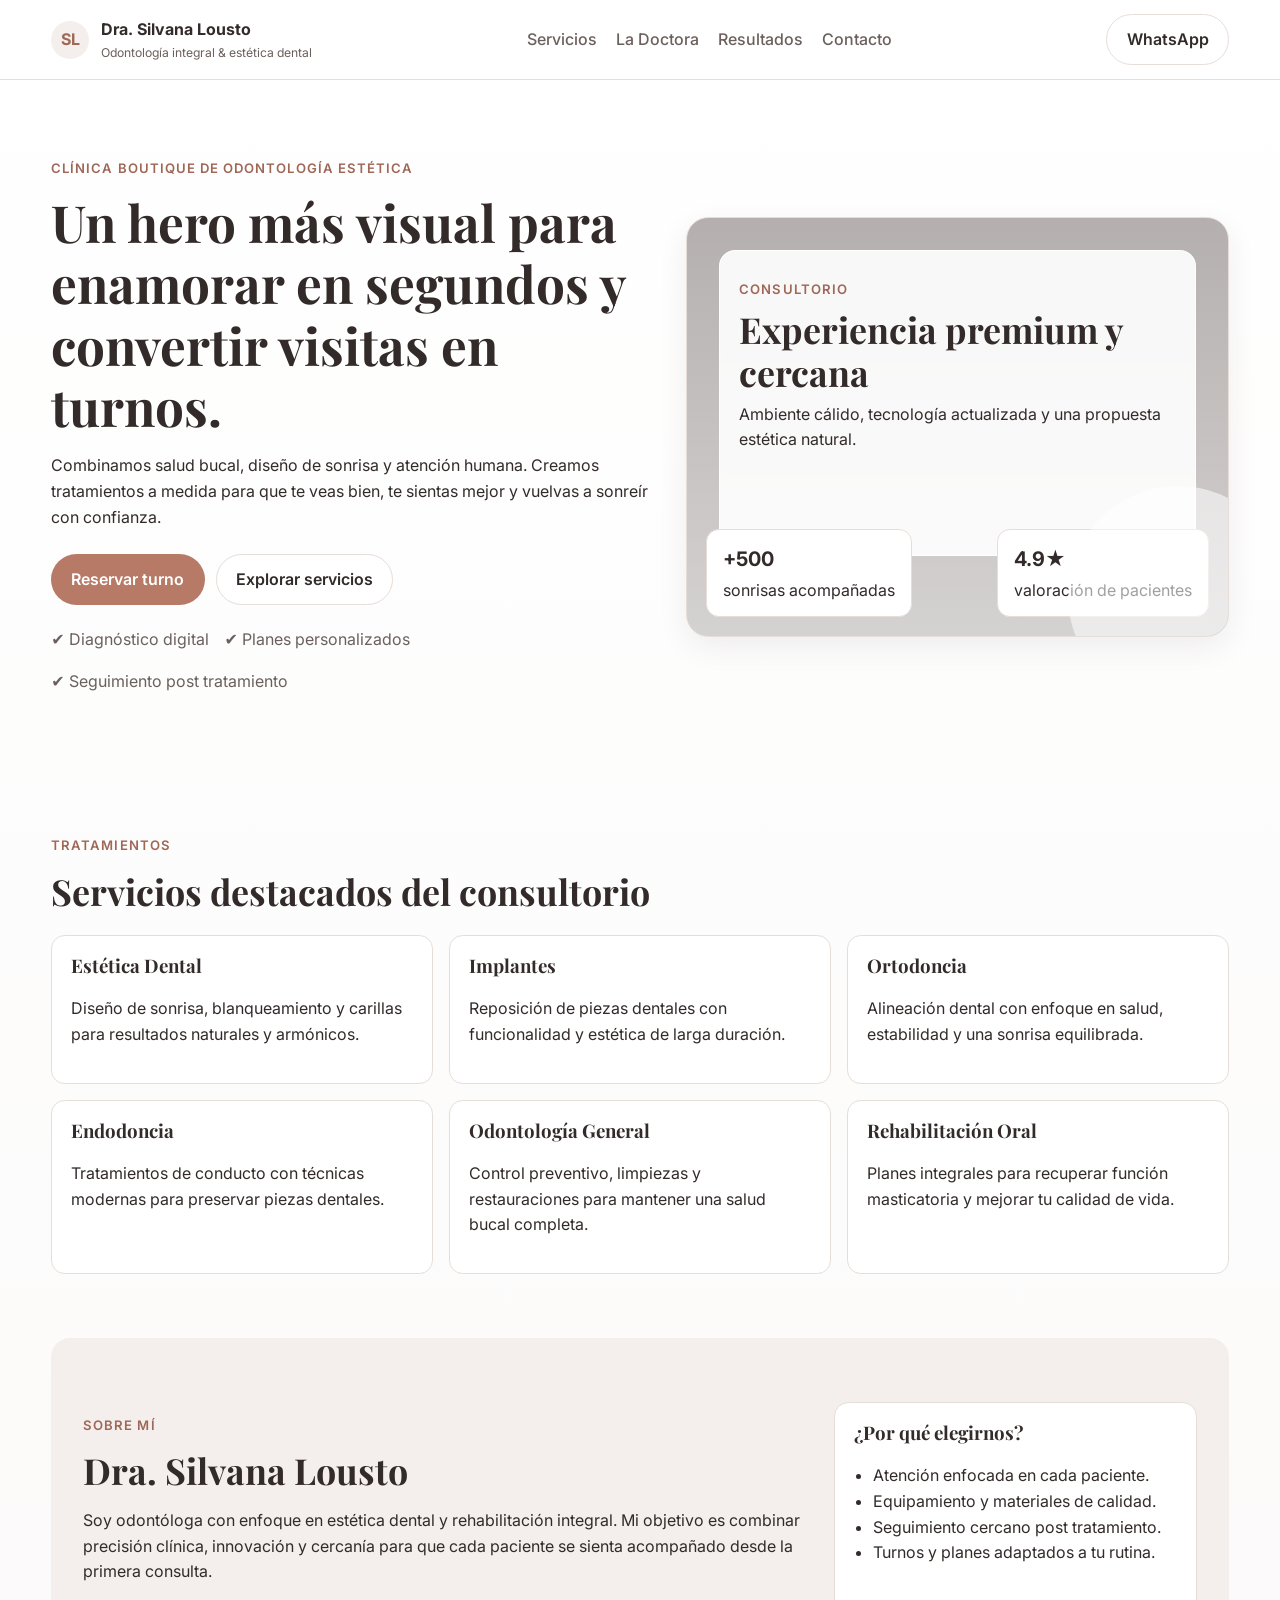
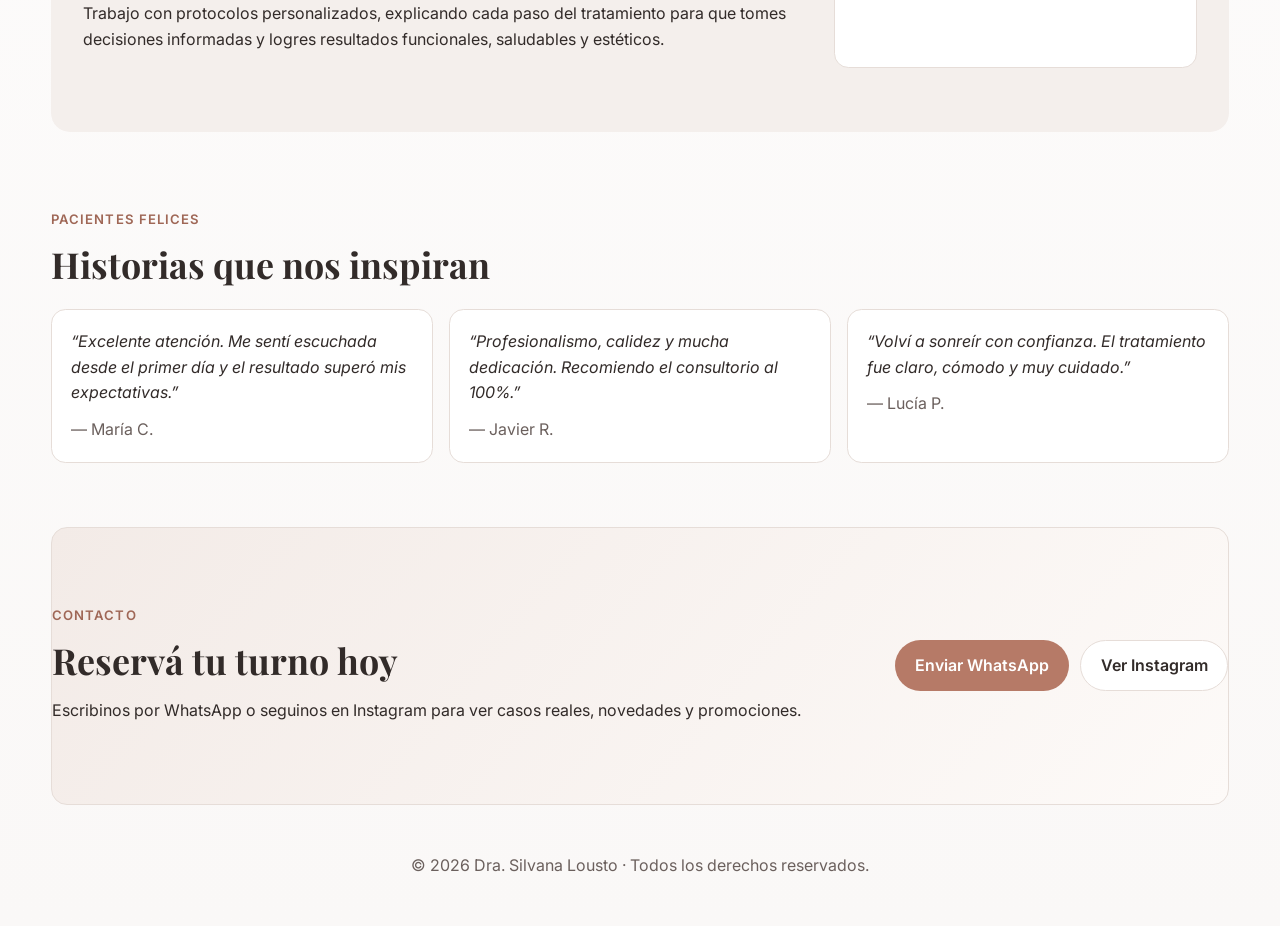
==== index.html @ 3c49333b "Agregar imagen de fondo al hero" ====
<!doctype html>
<html lang="es">
  <head>
    <meta charset="UTF-8" />
    <meta name="viewport" content="width=device-width, initial-scale=1.0" />
    <meta
      name="description"
      content="Consultorio odontológico integral con enfoque estético y humano. Reservá tu turno y transformá tu sonrisa."
    />
    <title>Consultorio Dental | Dra. Silvana Lousto</title>
    <link rel="preconnect" href="https://fonts.googleapis.com" />
    <link rel="preconnect" href="https://fonts.gstatic.com" crossorigin />
    <link
      href="https://fonts.googleapis.com/css2?family=Playfair+Display:wght@600;700&family=Inter:wght@300;400;500;600;700&display=swap"
      rel="stylesheet"
    />
    <link rel="stylesheet" href="styles.css" />
  </head>
  <body>
    <header class="topbar">
      <a class="brand" href="#inicio">
        <span class="brand-mark">SL</span>
        <span>
          <strong>Dra. Silvana Lousto</strong>
          <small>Odontología integral & estética dental</small>
        </span>
      </a>
      <nav>
        <a href="#servicios">Servicios</a>
        <a href="#doctora">La Doctora</a>
        <a href="#testimonios">Resultados</a>
        <a href="#contacto">Contacto</a>
      </nav>
      <a class="btn btn-outline" href="https://wa.me/5490000000000" target="_blank" rel="noopener noreferrer">WhatsApp</a>
    </header>

    <main id="inicio">
      <section class="hero">
        <div class="hero-content">
          <p class="eyebrow">Clínica boutique de odontología estética</p>
          <h1>Un hero más visual para enamorar en segundos y convertir visitas en turnos.</h1>
          <p>
            Combinamos salud bucal, diseño de sonrisa y atención humana. Creamos tratamientos a medida
            para que te veas bien, te sientas mejor y vuelvas a sonreír con confianza.
          </p>
          <div class="hero-actions">
            <a class="btn btn-primary" href="#contacto">Reservar turno</a>
            <a class="btn btn-light" href="#servicios">Explorar servicios</a>
          </div>
          <ul class="hero-badges">
            <li>✔ Diagnóstico digital</li>
            <li>✔ Planes personalizados</li>
            <li>✔ Seguimiento post tratamiento</li>
          </ul>
        </div>

        <div class="hero-visual" aria-label="Presentación visual del consultorio">
          <div class="hero-image-card">
            <p class="eyebrow">Consultorio</p>
            <h2>Experiencia premium y cercana</h2>
            <p>Ambiente cálido, tecnología actualizada y una propuesta estética natural.</p>
          </div>
          <div class="hero-floating-card">
            <strong>+500</strong>
            <span>sonrisas acompañadas</span>
          </div>
          <div class="hero-floating-card secondary">
            <strong>4.9★</strong>
            <span>valoración de pacientes</span>
          </div>
        </div>
      </section>

      <section id="servicios" class="section">
        <div class="section-heading">
          <p class="eyebrow">Tratamientos</p>
          <h2>Servicios destacados del consultorio</h2>
        </div>
        <div class="grid cards">
          <article class="card">
            <h3>Estética Dental</h3>
            <p>Diseño de sonrisa, blanqueamiento y carillas para resultados naturales y armónicos.</p>
          </article>
          <article class="card">
            <h3>Implantes</h3>
            <p>Reposición de piezas dentales con funcionalidad y estética de larga duración.</p>
          </article>
          <article class="card">
            <h3>Ortodoncia</h3>
            <p>Alineación dental con enfoque en salud, estabilidad y una sonrisa equilibrada.</p>
          </article>
          <article class="card">
            <h3>Endodoncia</h3>
            <p>Tratamientos de conducto con técnicas modernas para preservar piezas dentales.</p>
          </article>
          <article class="card">
            <h3>Odontología General</h3>
            <p>Control preventivo, limpiezas y restauraciones para mantener una salud bucal completa.</p>
          </article>
          <article class="card">
            <h3>Rehabilitación Oral</h3>
            <p>Planes integrales para recuperar función masticatoria y mejorar tu calidad de vida.</p>
          </article>
        </div>
      </section>

      <section id="doctora" class="section section-soft">
        <div class="about">
          <div>
            <p class="eyebrow">Sobre mí</p>
            <h2>Dra. Silvana Lousto</h2>
            <p>
              Soy odontóloga con enfoque en estética dental y rehabilitación integral. Mi objetivo es
              combinar precisión clínica, innovación y cercanía para que cada paciente se sienta
              acompañado desde la primera consulta.
            </p>
            <p>
              Trabajo con protocolos personalizados, explicando cada paso del tratamiento para que tomes
              decisiones informadas y logres resultados funcionales, saludables y estéticos.
            </p>
          </div>
          <aside class="info-box">
            <h3>¿Por qué elegirnos?</h3>
            <ul>
              <li>Atención enfocada en cada paciente.</li>
              <li>Equipamiento y materiales de calidad.</li>
              <li>Seguimiento cercano post tratamiento.</li>
              <li>Turnos y planes adaptados a tu rutina.</li>
            </ul>
          </aside>
        </div>
      </section>

      <section id="testimonios" class="section">
        <div class="section-heading">
          <p class="eyebrow">Pacientes felices</p>
          <h2>Historias que nos inspiran</h2>
        </div>
        <div class="grid testimonials">
          <blockquote>
            “Excelente atención. Me sentí escuchada desde el primer día y el resultado superó mis expectativas.”
            <cite>— María C.</cite>
          </blockquote>
          <blockquote>
            “Profesionalismo, calidez y mucha dedicación. Recomiendo el consultorio al 100%.”
            <cite>— Javier R.</cite>
          </blockquote>
          <blockquote>
            “Volví a sonreír con confianza. El tratamiento fue claro, cómodo y muy cuidado.”
            <cite>— Lucía P.</cite>
          </blockquote>
        </div>
      </section>

      <section id="contacto" class="section cta">
        <div>
          <p class="eyebrow">Contacto</p>
          <h2>Reservá tu turno hoy</h2>
          <p>
            Escribinos por WhatsApp o seguinos en Instagram para ver casos reales, novedades y promociones.
          </p>
        </div>
        <div class="cta-actions">
          <a class="btn btn-primary" href="https://wa.me/5490000000000" target="_blank" rel="noopener noreferrer">Enviar WhatsApp</a>
          <a class="btn btn-light" href="https://instagram.com" target="_blank" rel="noopener noreferrer">Ver Instagram</a>
        </div>
      </section>
    </main>

    <footer>
      <p>© <span id="year"></span> Dra. Silvana Lousto · Todos los derechos reservados.</p>
    </footer>

    <script src="script.js"></script>
  </body>
</html>
---- styles.css ----
:root {
  --bg: #faf8f7;
  --surface: #ffffff;
  --surface-soft: #f4efec;
  --text: #322b29;
  --muted: #6b605d;
  --primary: #b67a67;
  --primary-dark: #9f6756;
  --line: #e6ddd8;
  --shadow: 0 10px 30px rgba(70, 44, 34, 0.08);
}

* {
  box-sizing: border-box;
}

body {
  margin: 0;
  font-family: 'Inter', system-ui, sans-serif;
  color: var(--text);
  background: linear-gradient(180deg, #fff, var(--bg));
  line-height: 1.6;
}

h1,
h2,
h3 {
  font-family: 'Playfair Display', Georgia, serif;
  line-height: 1.2;
  margin-top: 0;
}

.topbar {
  position: sticky;
  top: 0;
  z-index: 5;
  display: flex;
  justify-content: space-between;
  align-items: center;
  gap: 1rem;
  padding: 0.9rem clamp(1rem, 4vw, 4rem);
  background: rgba(255, 255, 255, 0.9);
  border-bottom: 1px solid var(--line);
  backdrop-filter: blur(8px);
}

.brand {
  display: flex;
  align-items: center;
  gap: 0.75rem;
  color: inherit;
  text-decoration: none;
}

.brand-mark {
  width: 38px;
  height: 38px;
  display: grid;
  place-items: center;
  border-radius: 50%;
  background: var(--surface-soft);
  font-weight: 700;
  color: var(--primary-dark);
}

.brand small {
  display: block;
  color: var(--muted);
  font-size: 0.76rem;
}

nav {
  display: flex;
  gap: 1.2rem;
}

nav a {
  text-decoration: none;
  color: var(--muted);
  font-weight: 500;
}

nav a:hover {
  color: var(--text);
}

main,
footer {
  padding-inline: clamp(1rem, 4vw, 4rem);
}

.hero {
  display: grid;
  grid-template-columns: 1.05fr 0.95fr;
  gap: 2.2rem;
  align-items: center;
  padding: 4rem 0 3rem;
}

.eyebrow {
  letter-spacing: 0.08em;
  text-transform: uppercase;
  color: var(--primary-dark);
  font-weight: 600;
  font-size: 0.82rem;
}

h1 {
  font-size: clamp(2rem, 4vw, 3.35rem);
  margin-bottom: 1rem;
}

.hero p {
  max-width: 60ch;
}

.hero-visual {
  position: relative;
  min-height: 420px;
  border-radius: 1.4rem;
  padding: 1.2rem;
  border: 1px solid var(--line);
  background:
    linear-gradient(rgba(48, 36, 33, 0.36), rgba(48, 36, 33, 0.2)),
    radial-gradient(circle at 20% 10%, rgba(255, 255, 255, 0.45), transparent 40%),
    url('https://images.unsplash.com/photo-1629909613654-28e377c37b09?auto=format&fit=crop&w=1400&q=80') center / cover no-repeat;
  box-shadow: var(--shadow);
  overflow: hidden;
}

.hero-visual::after {
  content: '';
  position: absolute;
  width: 220px;
  height: 220px;
  background: rgba(255, 255, 255, 0.55);
  border-radius: 50%;
  right: -60px;
  bottom: -70px;
}

.hero-image-card {
  position: absolute;
  inset: 2rem 2rem 5rem;
  border-radius: 1rem;
  padding: 1.2rem;
  background: rgba(255, 255, 255, 0.9);
  border: 1px solid rgba(255, 255, 255, 0.9);
  backdrop-filter: blur(2px);
}

.hero-image-card p {
  margin: 0.5rem 0;
}

.hero-floating-card {
  position: absolute;
  left: 1.2rem;
  bottom: 1.2rem;
  display: flex;
  flex-direction: column;
  gap: 0.2rem;
  border-radius: 0.8rem;
  background: #fff;
  border: 1px solid var(--line);
  padding: 0.8rem 1rem;
}

.hero-floating-card strong {
  font-size: 1.25rem;
}

.hero-floating-card.secondary {
  left: auto;
  right: 1.2rem;
}

.btn {
  display: inline-flex;
  align-items: center;
  justify-content: center;
  text-decoration: none;
  font-weight: 600;
  border-radius: 999px;
  padding: 0.72rem 1.2rem;
  border: 1px solid transparent;
}

.hero-actions {
  margin-top: 1.5rem;
  display: flex;
  flex-wrap: wrap;
  gap: 0.7rem;
}

.btn-primary {
  background: var(--primary);
  color: #fff;
}

.btn-primary:hover {
  background: var(--primary-dark);
}

.btn-light,
.btn-outline {
  border-color: var(--line);
  color: var(--text);
  background: #fff;
}

.hero-badges {
  display: flex;
  flex-wrap: wrap;
  gap: 1rem;
  list-style: none;
  padding: 0;
  margin-top: 1.4rem;
  color: var(--muted);
}

.section {
  padding: 4rem 0;
}

.section-soft {
  background: var(--surface-soft);
  border-radius: 1.2rem;
  padding-inline: clamp(1rem, 3vw, 2rem);
}

.section-heading {
  margin-bottom: 1.4rem;
}

h2 {
  font-size: clamp(1.7rem, 2.8vw, 2.6rem);
  margin-bottom: 0;
}

.grid {
  display: grid;
  gap: 1rem;
}

.cards {
  grid-template-columns: repeat(3, minmax(0, 1fr));
}

.card {
  background: var(--surface);
  border: 1px solid var(--line);
  padding: 1.2rem;
  border-radius: 0.85rem;
}

.about {
  display: grid;
  grid-template-columns: 2fr 1fr;
  gap: 1.5rem;
}

.info-box {
  background: #fff;
  border: 1px solid var(--line);
  border-radius: 0.9rem;
  padding: 1.2rem;
}

.info-box ul {
  margin: 0;
  padding-left: 1.2rem;
}

.testimonials {
  grid-template-columns: repeat(3, minmax(0, 1fr));
}

blockquote {
  margin: 0;
  background: var(--surface);
  border: 1px solid var(--line);
  border-radius: 0.9rem;
  padding: 1.2rem;
  font-style: italic;
}

blockquote cite {
  display: block;
  margin-top: 0.7rem;
  color: var(--muted);
  font-style: normal;
}

.cta {
  border-radius: 1rem;
  background: linear-gradient(130deg, #f3ebe7, #fdfaf8);
  border: 1px solid var(--line);
  display: flex;
  justify-content: space-between;
  align-items: center;
  gap: 1rem;
}

.cta-actions {
  display: flex;
  gap: 0.7rem;
  flex-wrap: wrap;
}

footer {
  padding-block: 2rem;
  text-align: center;
  color: var(--muted);
}

@media (max-width: 980px) {
  nav {
    display: none;
  }

  .hero,
  .cards,
  .about,
  .testimonials {
    grid-template-columns: 1fr;
  }

  .hero-visual {
    min-height: 340px;
  }

  .hero-image-card {
    inset: 1.2rem 1.2rem 6rem;
  }

  .cta {
    flex-direction: column;
    align-items: flex-start;
  }
}
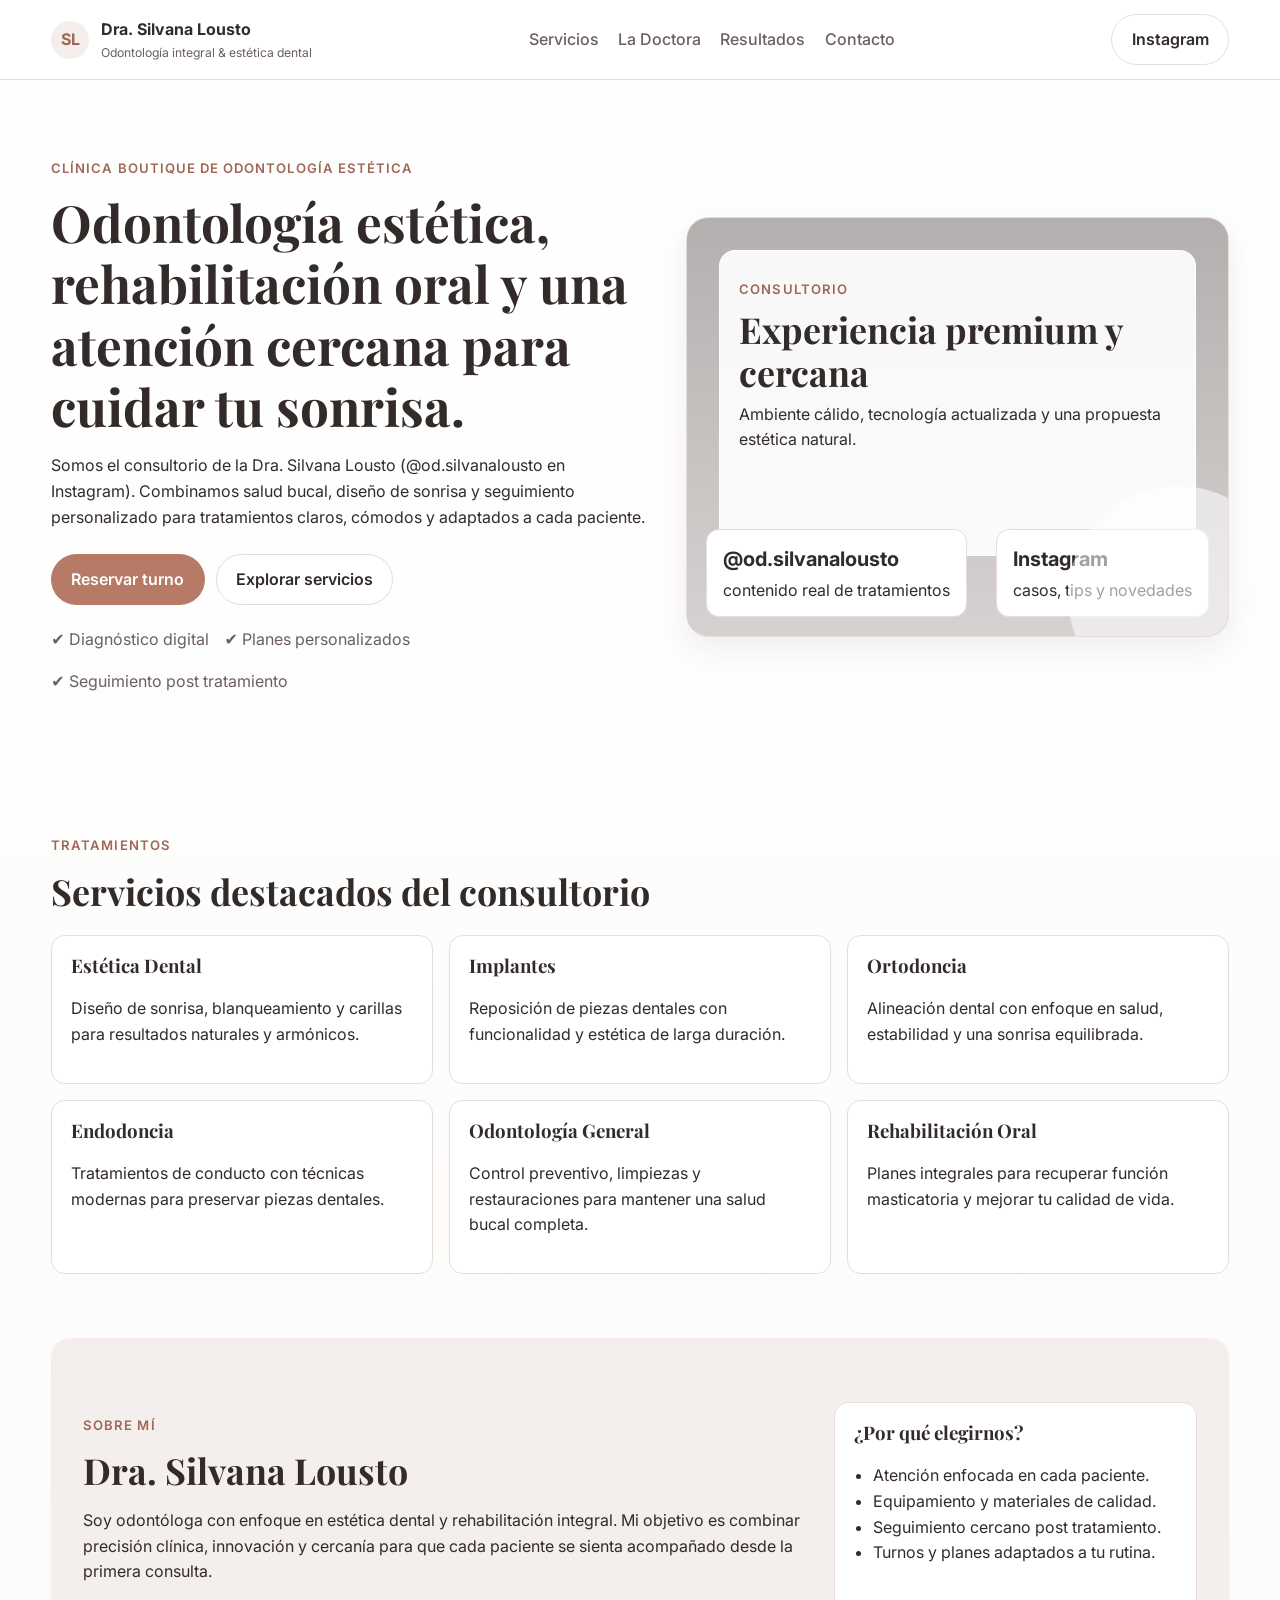
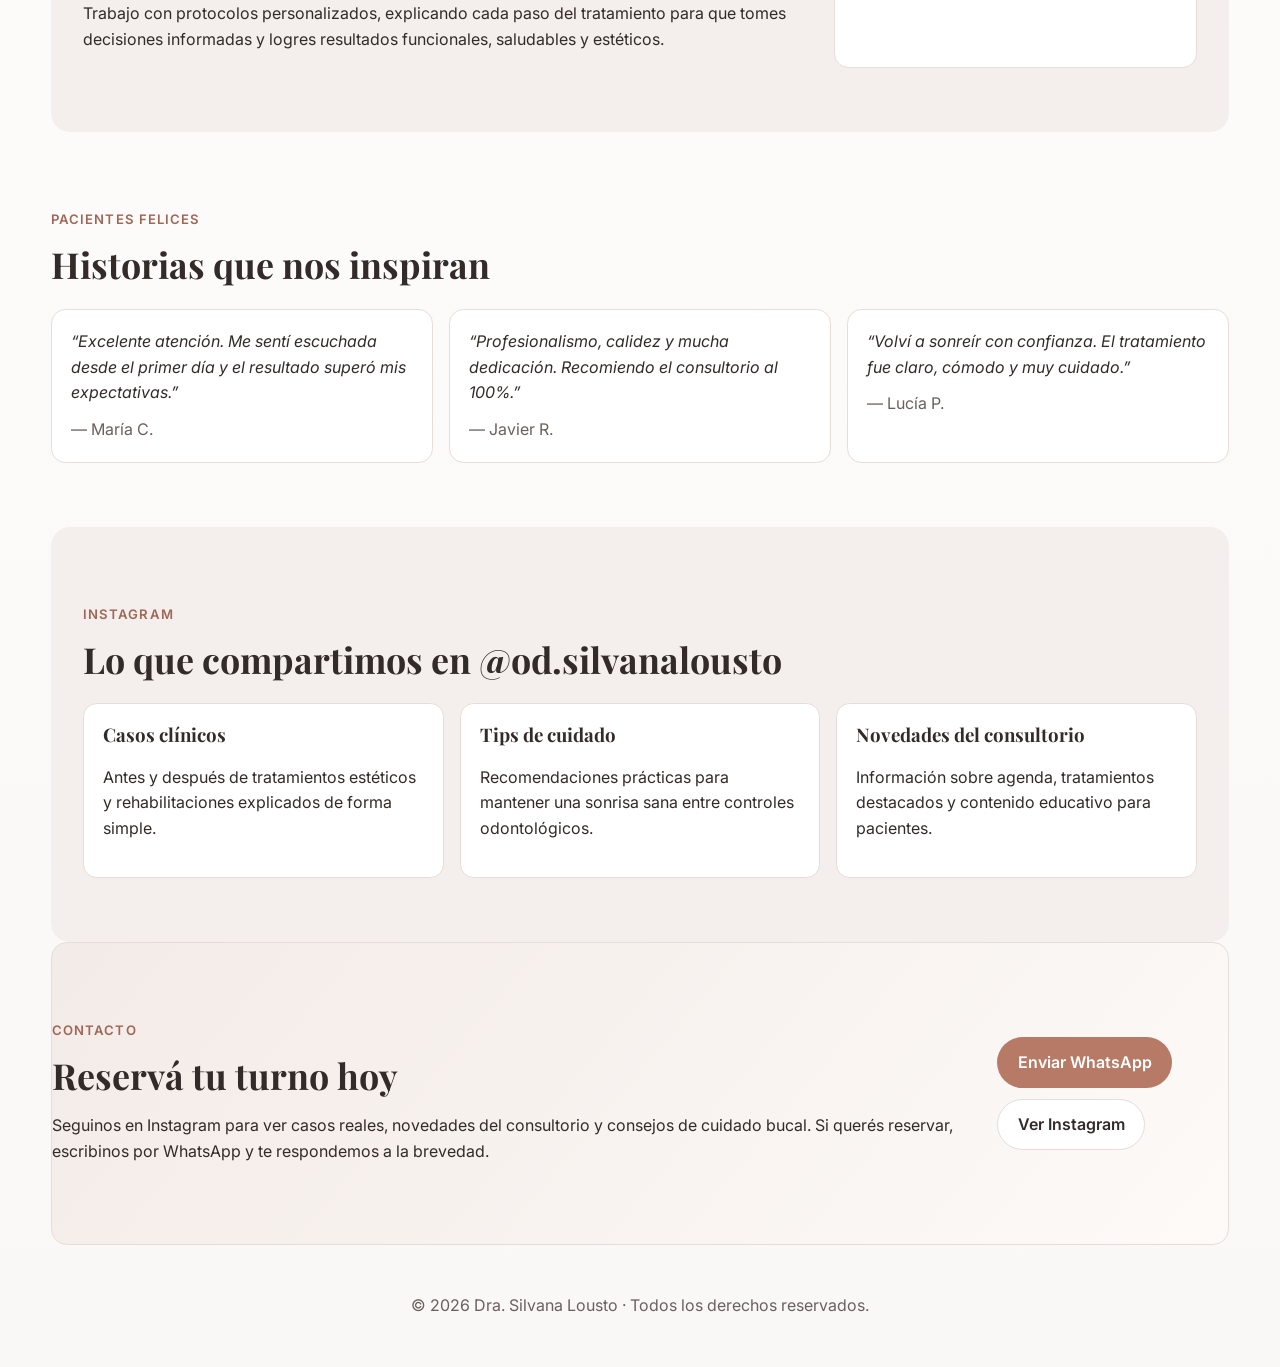
==== commit edea0980: "Actualizar contenido del sitio con foco en Instagram" ====
--- a/index.html
+++ b/index.html
@@ -31,17 +31,18 @@
         <a href="#testimonios">Resultados</a>
         <a href="#contacto">Contacto</a>
       </nav>
-      <a class="btn btn-outline" href="https://wa.me/5490000000000" target="_blank" rel="noopener noreferrer">WhatsApp</a>
+      <a class="btn btn-outline" href="https://www.instagram.com/od.silvanalousto/" target="_blank" rel="noopener noreferrer">Instagram</a>
     </header>
 
     <main id="inicio">
       <section class="hero">
         <div class="hero-content">
           <p class="eyebrow">Clínica boutique de odontología estética</p>
-          <h1>Un hero más visual para enamorar en segundos y convertir visitas en turnos.</h1>
+          <h1>Odontología estética, rehabilitación oral y una atención cercana para cuidar tu sonrisa.</h1>
           <p>
-            Combinamos salud bucal, diseño de sonrisa y atención humana. Creamos tratamientos a medida
-            para que te veas bien, te sientas mejor y vuelvas a sonreír con confianza.
+            Somos el consultorio de la Dra. Silvana Lousto (@od.silvanalousto en Instagram).
+            Combinamos salud bucal, diseño de sonrisa y seguimiento personalizado para tratamientos
+            claros, cómodos y adaptados a cada paciente.
           </p>
           <div class="hero-actions">
             <a class="btn btn-primary" href="#contacto">Reservar turno</a>
@@ -61,12 +62,12 @@
             <p>Ambiente cálido, tecnología actualizada y una propuesta estética natural.</p>
           </div>
           <div class="hero-floating-card">
-            <strong>+500</strong>
-            <span>sonrisas acompañadas</span>
+            <strong>@od.silvanalousto</strong>
+            <span>contenido real de tratamientos</span>
           </div>
           <div class="hero-floating-card secondary">
-            <strong>4.9★</strong>
-            <span>valoración de pacientes</span>
+            <strong>Instagram</strong>
+            <span>casos, tips y novedades</span>
           </div>
         </div>
       </section>
@@ -152,17 +153,39 @@
         </div>
       </section>
 
+      <section class="section section-soft">
+        <div class="section-heading">
+          <p class="eyebrow">Instagram</p>
+          <h2>Lo que compartimos en @od.silvanalousto</h2>
+        </div>
+        <div class="grid cards">
+          <article class="card">
+            <h3>Casos clínicos</h3>
+            <p>Antes y después de tratamientos estéticos y rehabilitaciones explicados de forma simple.</p>
+          </article>
+          <article class="card">
+            <h3>Tips de cuidado</h3>
+            <p>Recomendaciones prácticas para mantener una sonrisa sana entre controles odontológicos.</p>
+          </article>
+          <article class="card">
+            <h3>Novedades del consultorio</h3>
+            <p>Información sobre agenda, tratamientos destacados y contenido educativo para pacientes.</p>
+          </article>
+        </div>
+      </section>
+
       <section id="contacto" class="section cta">
         <div>
           <p class="eyebrow">Contacto</p>
           <h2>Reservá tu turno hoy</h2>
           <p>
-            Escribinos por WhatsApp o seguinos en Instagram para ver casos reales, novedades y promociones.
+            Seguinos en Instagram para ver casos reales, novedades del consultorio y consejos de cuidado bucal.
+            Si querés reservar, escribinos por WhatsApp y te respondemos a la brevedad.
           </p>
         </div>
         <div class="cta-actions">
           <a class="btn btn-primary" href="https://wa.me/5490000000000" target="_blank" rel="noopener noreferrer">Enviar WhatsApp</a>
-          <a class="btn btn-light" href="https://instagram.com" target="_blank" rel="noopener noreferrer">Ver Instagram</a>
+          <a class="btn btn-light" href="https://www.instagram.com/od.silvanalousto/" target="_blank" rel="noopener noreferrer">Ver Instagram</a>
         </div>
       </section>
     </main>
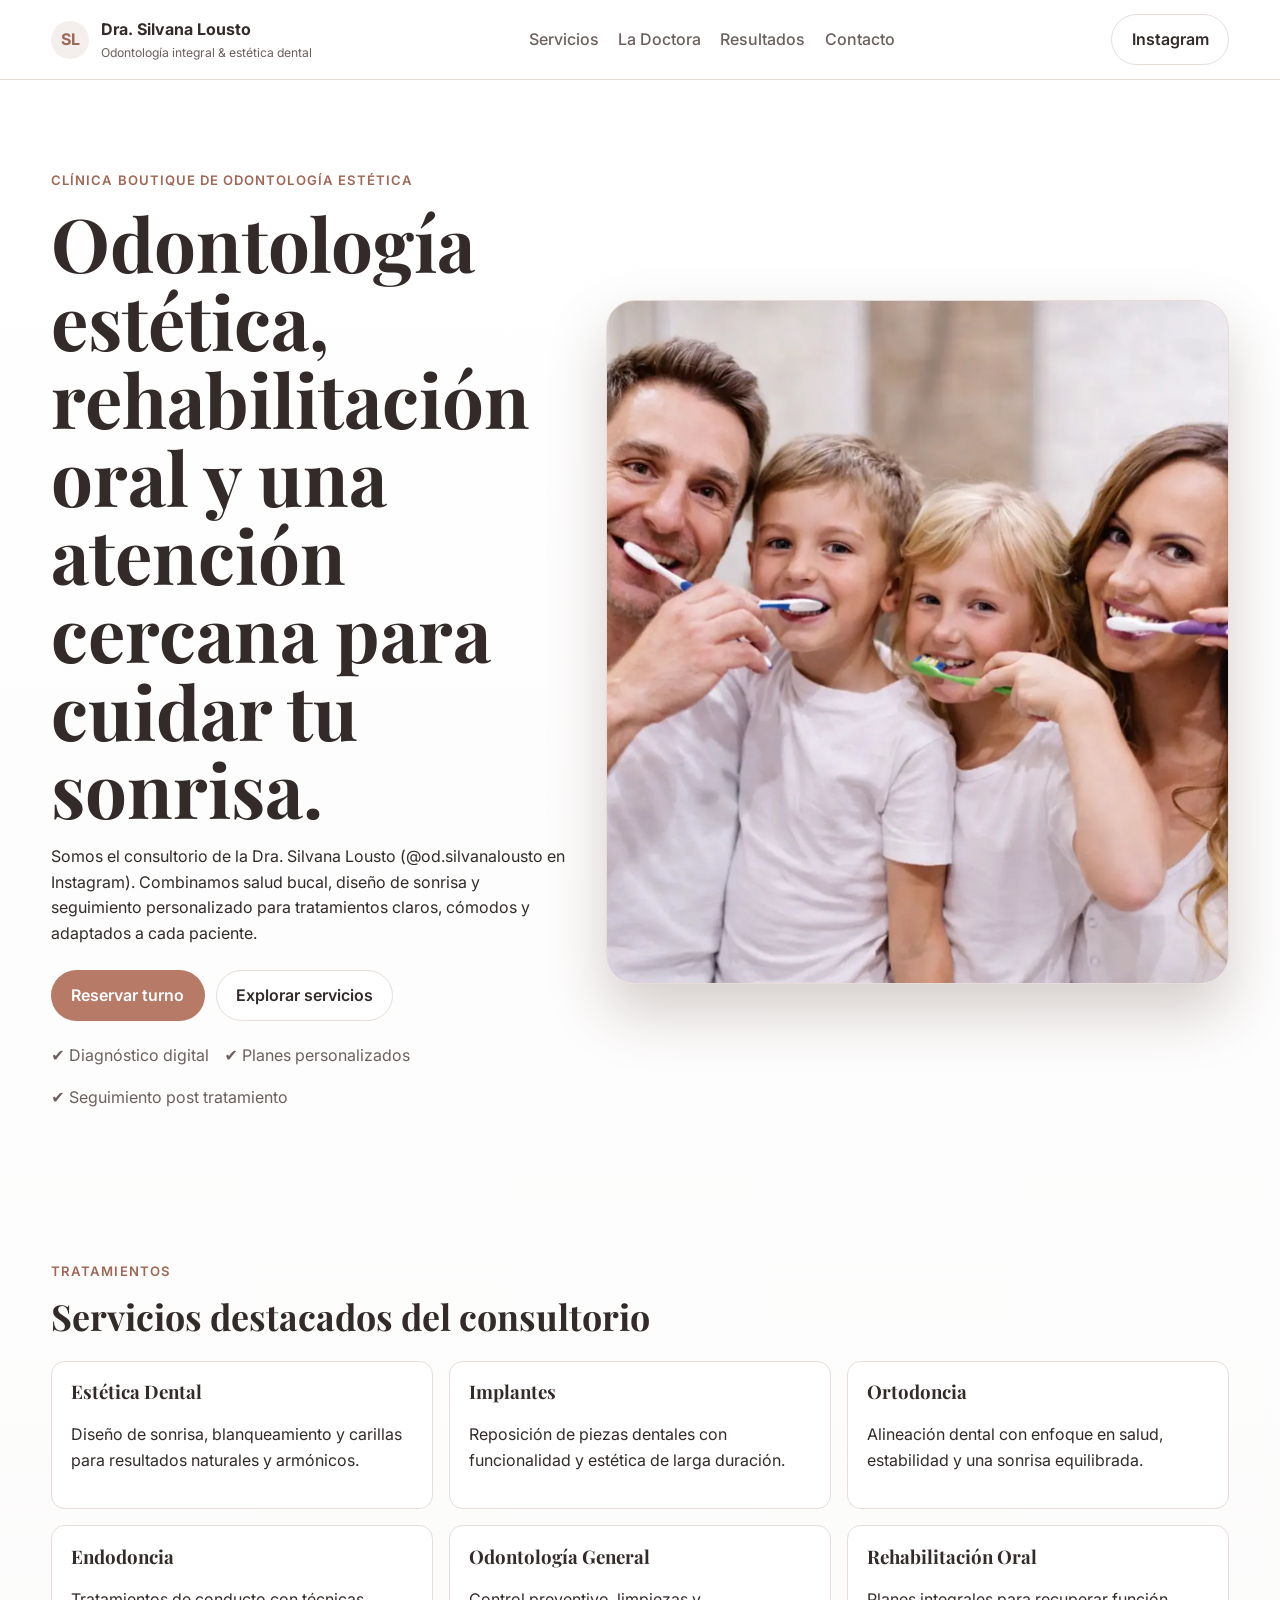
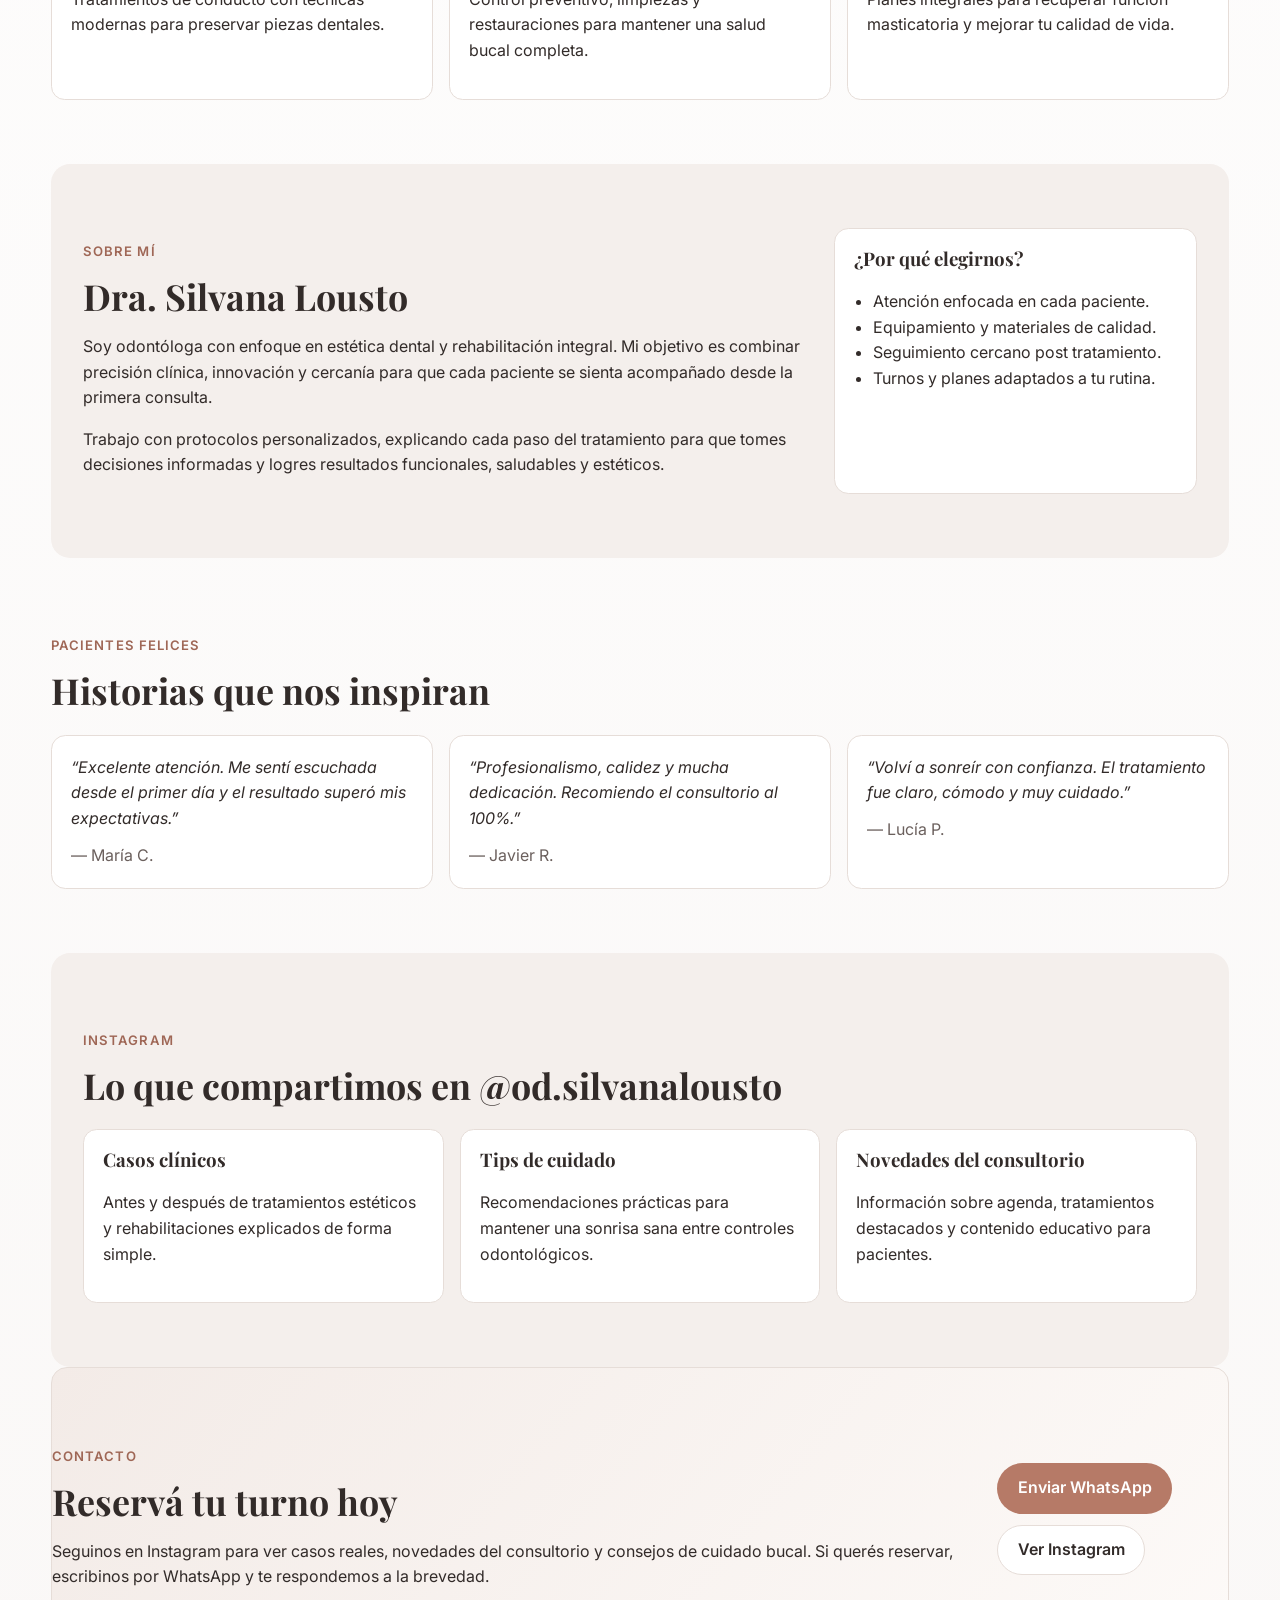
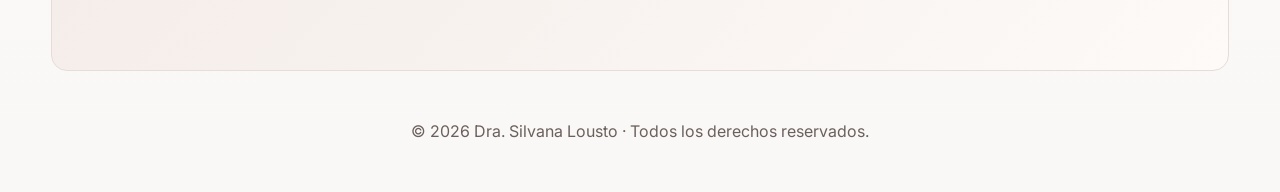
==== commit 81f59511: "Remove hero overlay cards for a clean image" ====
--- a/index.html
+++ b/index.html
@@ -55,21 +55,7 @@
           </ul>
         </div>
 
-        <div class="hero-visual" aria-label="Presentación visual del consultorio">
-          <div class="hero-image-card">
-            <p class="eyebrow">Consultorio</p>
-            <h2>Experiencia premium y cercana</h2>
-            <p>Ambiente cálido, tecnología actualizada y una propuesta estética natural.</p>
-          </div>
-          <div class="hero-floating-card">
-            <strong>@od.silvanalousto</strong>
-            <span>contenido real de tratamientos</span>
-          </div>
-          <div class="hero-floating-card secondary">
-            <strong>Instagram</strong>
-            <span>casos, tips y novedades</span>
-          </div>
-        </div>
+        <div class="hero-visual" aria-label="Imagen destacada del consultorio"></div>
       </section>
 
       <section id="servicios" class="section">
--- a/styles.css
+++ b/styles.css
@@ -91,10 +91,15 @@
 
 .hero {
   display: grid;
-  grid-template-columns: 1.05fr 0.95fr;
-  gap: 2.2rem;
-  align-items: center;
-  padding: 4rem 0 3rem;
+  grid-template-columns: 0.95fr 1.15fr;
+  gap: clamp(1.5rem, 3.2vw, 3.4rem);
+  align-items: center;
+  min-height: min(920px, calc(100vh - 84px));
+  padding: clamp(2.4rem, 6vw, 5.2rem) 0 3.6rem;
+}
+
+.hero-content {
+  max-width: 58ch;
 }
 
 .eyebrow {
@@ -106,7 +111,8 @@
 }
 
 h1 {
-  font-size: clamp(2rem, 4vw, 3.35rem);
+  font-size: clamp(2.6rem, 5.8vw, 4.8rem);
+  line-height: 1.05;
   margin-bottom: 1rem;
 }
 
@@ -115,64 +121,11 @@
 }
 
 .hero-visual {
-  position: relative;
-  min-height: 420px;
-  border-radius: 1.4rem;
-  padding: 1.2rem;
-  border: 1px solid var(--line);
-  background:
-    linear-gradient(rgba(48, 36, 33, 0.36), rgba(48, 36, 33, 0.2)),
-    radial-gradient(circle at 20% 10%, rgba(255, 255, 255, 0.45), transparent 40%),
-    url('https://images.unsplash.com/photo-1629909613654-28e377c37b09?auto=format&fit=crop&w=1400&q=80') center / cover no-repeat;
-  box-shadow: var(--shadow);
-  overflow: hidden;
-}
-
-.hero-visual::after {
-  content: '';
-  position: absolute;
-  width: 220px;
-  height: 220px;
-  background: rgba(255, 255, 255, 0.55);
-  border-radius: 50%;
-  right: -60px;
-  bottom: -70px;
-}
-
-.hero-image-card {
-  position: absolute;
-  inset: 2rem 2rem 5rem;
-  border-radius: 1rem;
-  padding: 1.2rem;
-  background: rgba(255, 255, 255, 0.9);
-  border: 1px solid rgba(255, 255, 255, 0.9);
-  backdrop-filter: blur(2px);
-}
-
-.hero-image-card p {
-  margin: 0.5rem 0;
-}
-
-.hero-floating-card {
-  position: absolute;
-  left: 1.2rem;
-  bottom: 1.2rem;
-  display: flex;
-  flex-direction: column;
-  gap: 0.2rem;
-  border-radius: 0.8rem;
-  background: #fff;
-  border: 1px solid var(--line);
-  padding: 0.8rem 1rem;
-}
-
-.hero-floating-card strong {
-  font-size: 1.25rem;
-}
-
-.hero-floating-card.secondary {
-  left: auto;
-  right: 1.2rem;
+  min-height: clamp(560px, 76vh, 760px);
+  border-radius: 1.8rem;
+  border: 1px solid var(--line);
+  background: url('./hero.webp') center 25% / cover no-repeat;
+  box-shadow: 0 28px 60px rgba(62, 37, 29, 0.22);
 }
 
 .btn {
@@ -326,12 +279,16 @@
     grid-template-columns: 1fr;
   }
 
+  .hero {
+    min-height: auto;
+  }
+
+  h1 {
+    font-size: clamp(2.2rem, 10vw, 3.4rem);
+  }
+
   .hero-visual {
-    min-height: 340px;
-  }
-
-  .hero-image-card {
-    inset: 1.2rem 1.2rem 6rem;
+    min-height: 500px;
   }
 
   .cta {
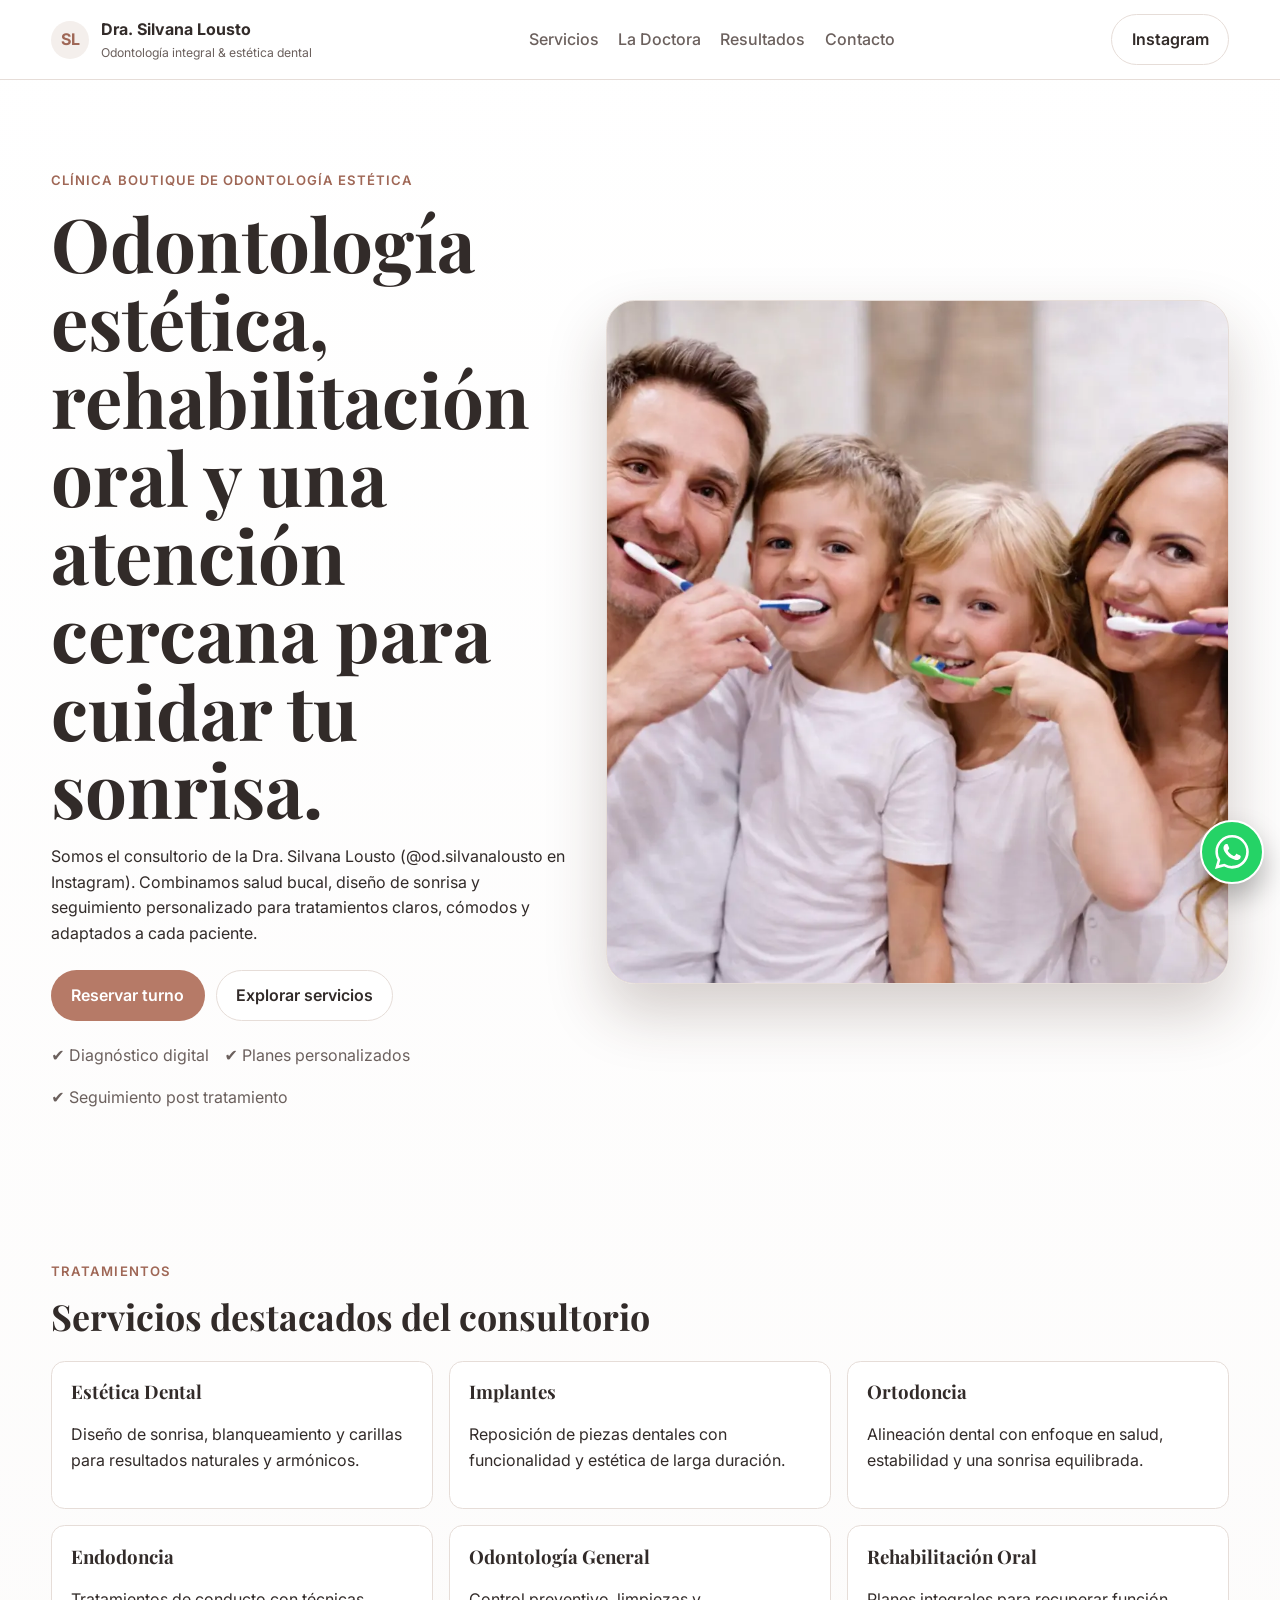
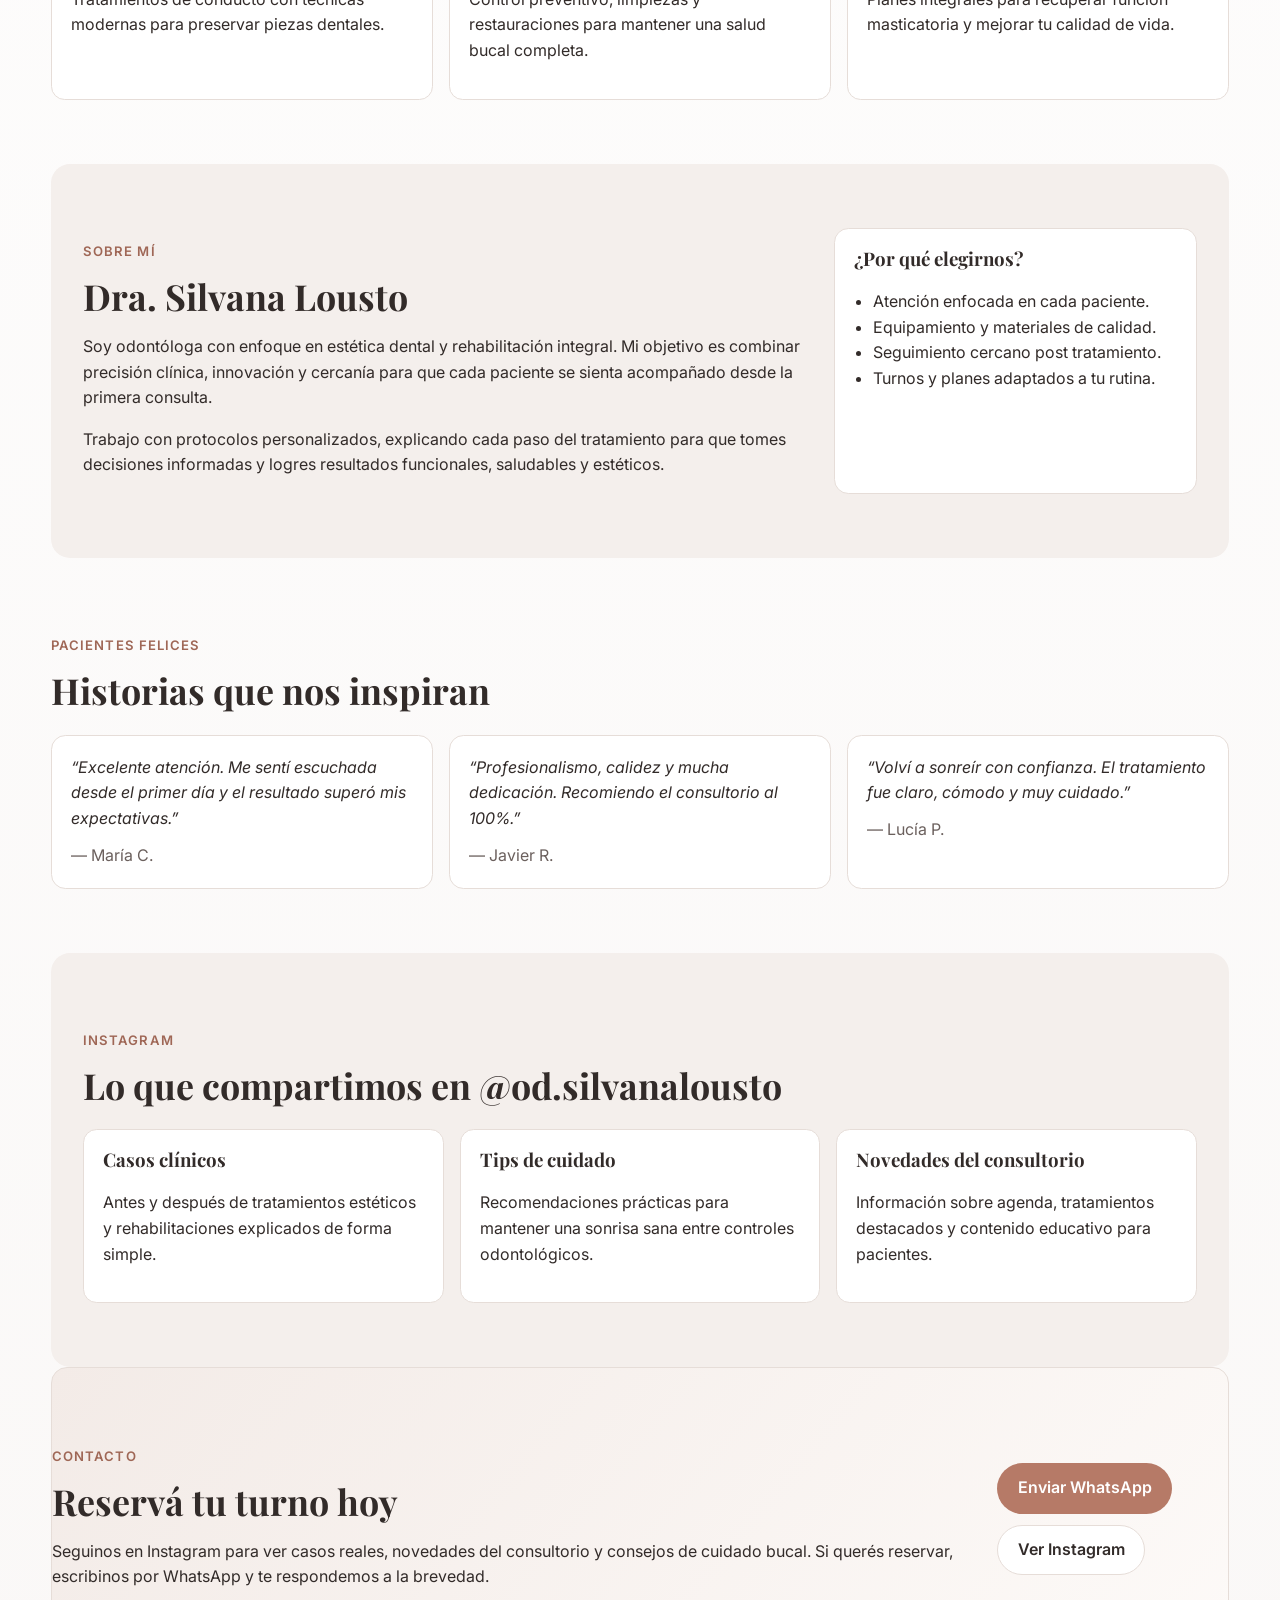
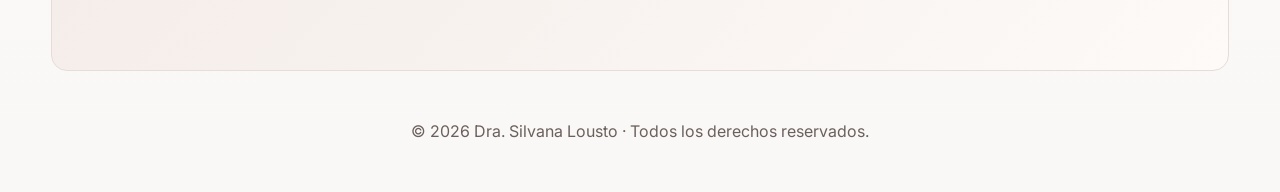
==== commit 954a6747: "Fix WhatsApp bubble icon rendering" ====
--- a/index.html
+++ b/index.html
@@ -170,7 +170,7 @@
           </p>
         </div>
         <div class="cta-actions">
-          <a class="btn btn-primary" href="https://wa.me/5490000000000" target="_blank" rel="noopener noreferrer">Enviar WhatsApp</a>
+          <a class="btn btn-primary" href="https://wa.me/5493462557923" target="_blank" rel="noopener noreferrer">Enviar WhatsApp</a>
           <a class="btn btn-light" href="https://www.instagram.com/od.silvanalousto/" target="_blank" rel="noopener noreferrer">Ver Instagram</a>
         </div>
       </section>
@@ -180,6 +180,23 @@
       <p>© <span id="year"></span> Dra. Silvana Lousto · Todos los derechos reservados.</p>
     </footer>
 
+
+    <a
+      class="whatsapp-bubble"
+      href="https://wa.me/5493462557923"
+      target="_blank"
+      rel="noopener noreferrer"
+      aria-label="Abrir WhatsApp"
+    >
+      <svg viewBox="0 0 16 16" aria-hidden="true" focusable="false">
+        <path
+          fill="currentColor"
+          fill-rule="evenodd"
+          d="M13.601 2.326A7.854 7.854 0 0 0 8.034 0C3.703 0 .17 3.533.17 7.865c0 1.386.362 2.74 1.05 3.934L0 16l4.287-1.124a7.9 7.9 0 0 0 3.746.954h.003c4.33 0 7.865-3.533 7.865-7.865a7.85 7.85 0 0 0-2.3-5.54zM8.036 14.57h-.002a6.64 6.64 0 0 1-3.39-.933l-.242-.145-2.544.667.68-2.48-.157-.254a6.6 6.6 0 0 1-1.012-3.56c0-3.671 2.986-6.657 6.658-6.657 1.777 0 3.447.693 4.706 1.952a6.62 6.62 0 0 1 1.95 4.705c0 3.672-2.986 6.658-6.647 6.658zm3.65-4.988c-.2-.1-1.183-.584-1.366-.65-.184-.066-.317-.1-.45.1-.132.2-.514.65-.63.784-.116.133-.233.15-.433.05-.2-.1-.844-.31-1.607-.989-.594-.53-.995-1.183-1.111-1.383-.117-.2-.012-.308.087-.407.09-.09.2-.234.3-.35.1-.117.132-.2.2-.333.067-.133.033-.25-.017-.35-.05-.1-.45-1.083-.616-1.483-.162-.39-.326-.337-.45-.343l-.383-.007a.73.73 0 0 0-.533.25c-.183.2-.7.684-.7 1.667 0 .983.717 1.933.817 2.067.1.133 1.41 2.153 3.415 3.02.477.206.85.329 1.14.421.48.153.918.131 1.264.08.385-.058 1.183-.484 1.35-.95.167-.467.167-.867.117-.95-.05-.084-.184-.134-.383-.234z"
+        />
+      </svg>
+    </a>
+
     <script src="script.js"></script>
   </body>
 </html>
--- a/styles.css
+++ b/styles.css
@@ -296,3 +296,43 @@
     align-items: flex-start;
   }
 }
+
+.whatsapp-bubble {
+  position: fixed;
+  right: 1rem;
+  bottom: 1rem;
+  z-index: 20;
+  width: 64px;
+  height: 64px;
+  border-radius: 50%;
+  display: grid;
+  place-items: center;
+  background: #25d366;
+  color: #fff;
+  text-decoration: none;
+  box-shadow: 0 14px 28px rgba(0, 0, 0, 0.28);
+  border: 2px solid #fff;
+}
+
+.whatsapp-bubble:hover {
+  background: #1fb457;
+}
+
+.whatsapp-bubble svg {
+  width: 34px;
+  height: 34px;
+}
+
+@media (max-width: 640px) {
+  .whatsapp-bubble {
+    width: 58px;
+    height: 58px;
+    right: 0.75rem;
+    bottom: 0.75rem;
+  }
+
+  .whatsapp-bubble svg {
+    width: 30px;
+    height: 30px;
+  }
+}
